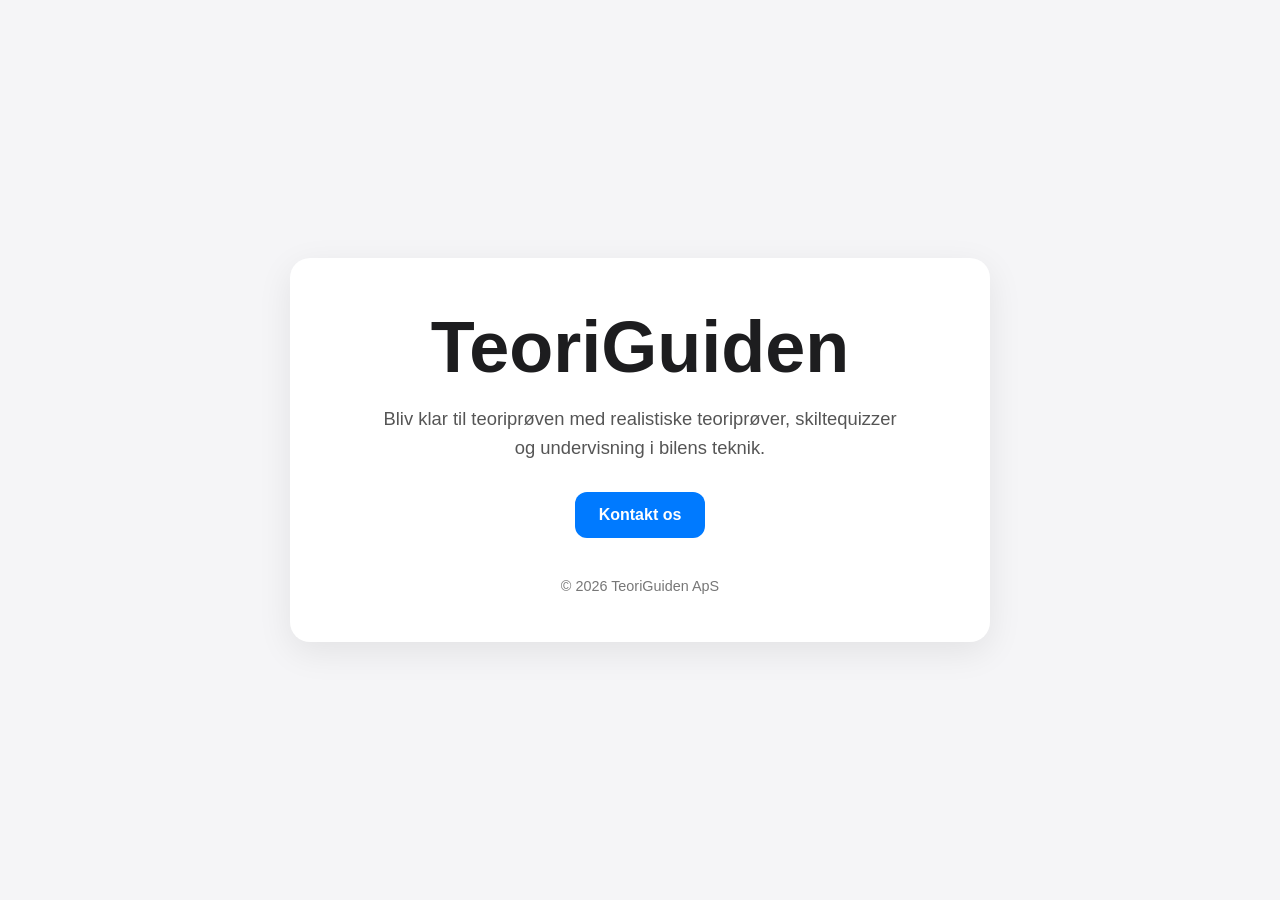
==== index.html @ 605d319f "Create index.html Opret jke,,sode" ====
<!DOCTYPE html>
<html lang="da">
<head>
    <meta charset="UTF-8">

    <meta
        name="viewport"
        content="width=device-width, initial-scale=1.0"
    >

    <meta
        name="description"
        content="TeoriGuiden hjælper dig med at blive klar til teoriprøven."
    >

    <title>TeoriGuiden</title>

    <style>
        * {
            box-sizing: border-box;
        }

        body {
            margin: 0;
            min-height: 100vh;
            display: flex;
            align-items: center;
            justify-content: center;
            padding: 24px;
            font-family: Arial, sans-serif;
            color: #1d1d1f;
            background: #f5f5f7;
        }

        main {
            width: 100%;
            max-width: 700px;
            padding: 48px 32px;
            text-align: center;
            background: white;
            border-radius: 20px;
            box-shadow: 0 10px 35px rgba(0, 0, 0, 0.08);
        }

        h1 {
            margin: 0 0 16px;
            font-size: clamp(2.5rem, 8vw, 4.5rem);
        }

        p {
            margin: 0 auto 30px;
            max-width: 520px;
            font-size: 1.15rem;
            line-height: 1.6;
            color: #555;
        }

        .button {
            display: inline-block;
            padding: 14px 24px;
            color: white;
            font-weight: bold;
            text-decoration: none;
            background: #007aff;
            border-radius: 12px;
        }

        .button:hover {
            background: #0062cc;
        }

        footer {
            margin-top: 40px;
            font-size: 0.9rem;
            color: #777;
        }
    </style>
</head>

<body>
    <main>
        <h1>TeoriGuiden</h1>

        <p>
            Bliv klar til teoriprøven med realistiske teoriprøver,
            skiltequizzer og undervisning i bilens teknik.
        </p>

        <a class="button" href="mailto:kontakt@teoriguiden.dk">
            Kontakt os
        </a>

        <footer>
            © 2026 TeoriGuiden ApS
        </footer>
    </main>
</body>
</html>
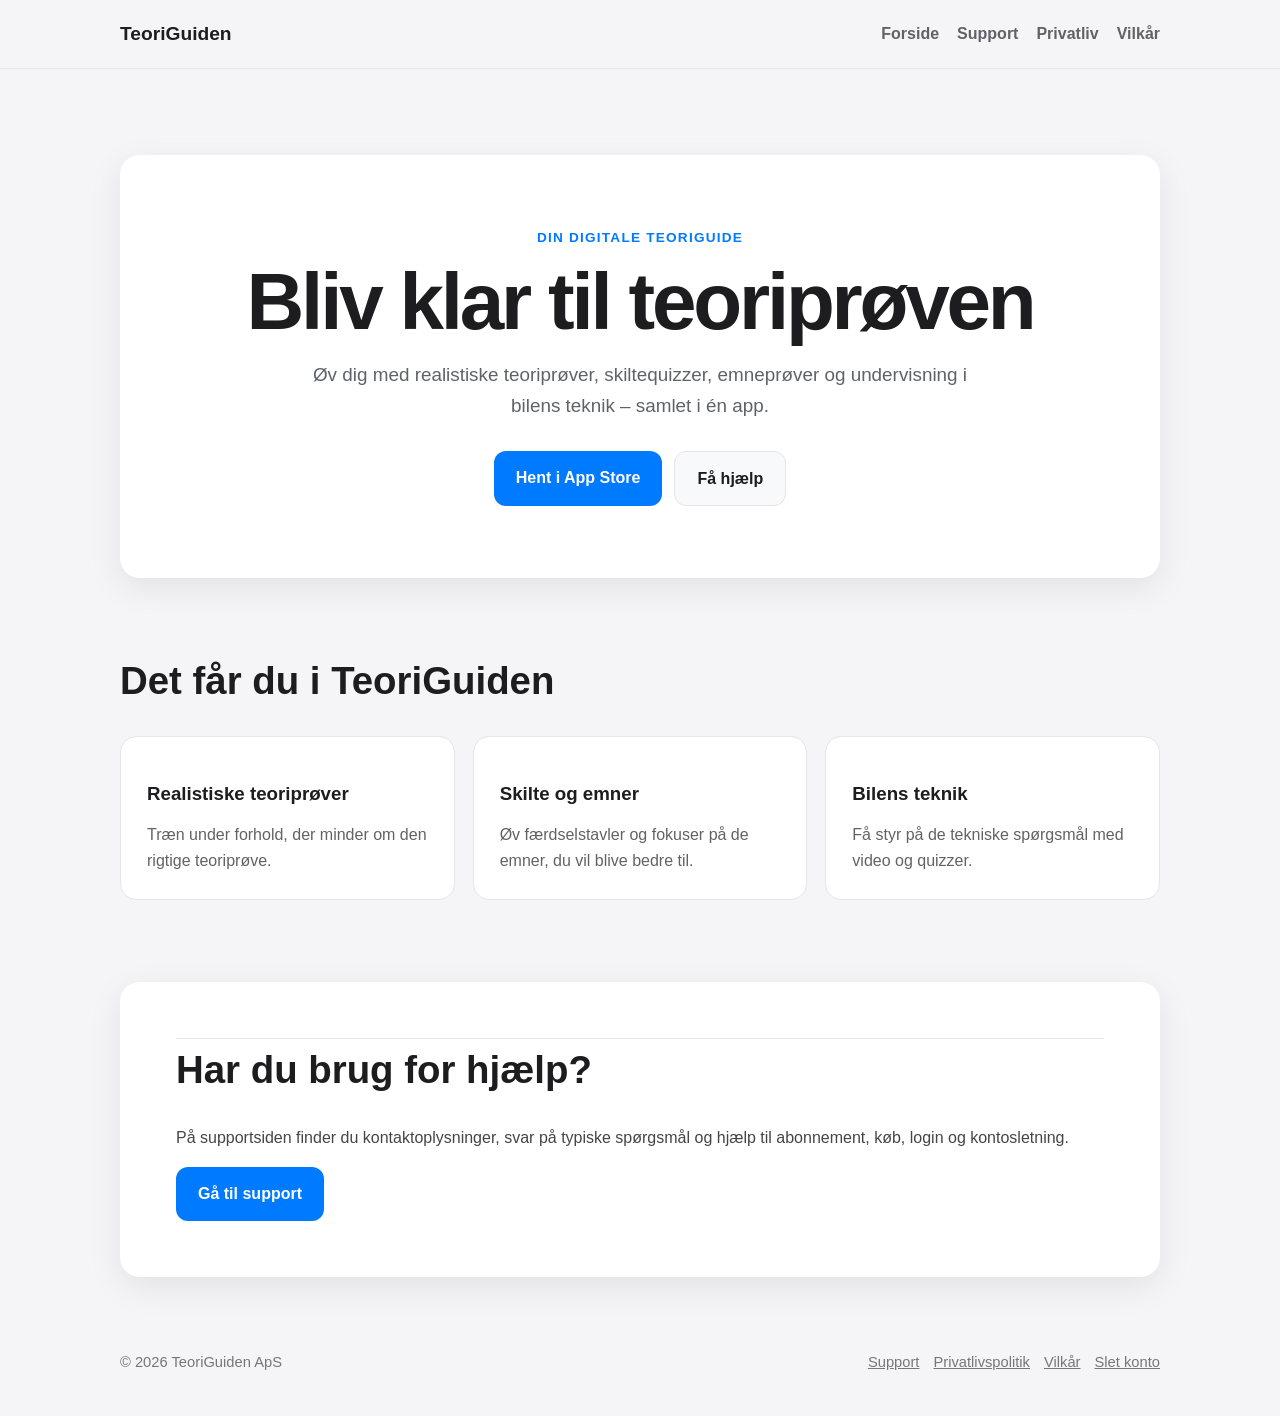
==== commit 6be2b91b: "Add files via upload" ====
--- a/index.html
+++ b/index.html
@@ -1,98 +1,83 @@
 <!DOCTYPE html>
 <html lang="da">
 <head>
-    <meta charset="UTF-8">
+  <meta charset="UTF-8">
+  <meta name="viewport" content="width=device-width, initial-scale=1.0">
+  <meta name="description" content="TeoriGuiden hjælper dig med at blive klar til teoriprøven med realistiske prøver, skiltequizzer og undervisning i bilens teknik.">
+  <title>TeoriGuiden – Bliv klar til teoriprøven</title>
+  <link rel="stylesheet" href="styles.css">
+</head>
+<body>
+  <header class="site-header">
+  <nav class="nav" aria-label="Hovednavigation">
+    <a class="brand" href="index.html">TeoriGuiden</a>
+    <div class="nav-links">
+      <a href="index.html">Forside</a>
+      <a href="support.html">Support</a>
+      <a href="privatlivspolitik.html">Privatliv</a>
+      <a href="vilkaar.html">Vilkår</a>
+    </div>
+  </nav>
+</header>
+  <main>
+    <section class="hero">
+      <div class="container">
+        <div class="hero-card">
+          <p class="eyebrow">Din digitale teoriguide</p>
+          <h1>Bliv klar til teoriprøven</h1>
+          <p class="lead">
+            Øv dig med realistiske teoriprøver, skiltequizzer, emneprøver og
+            undervisning i bilens teknik – samlet i én app.
+          </p>
+          <div class="actions">
+            <a class="button" href="[INDSÆT-APP-STORE-LINK]">Hent i App Store</a>
+            <a class="button secondary" href="support.html">Få hjælp</a>
+          </div>
+        </div>
+      </div>
+    </section>
 
-    <meta
-        name="viewport"
-        content="width=device-width, initial-scale=1.0"
-    >
+    <section class="section" aria-labelledby="features-heading">
+      <div class="container">
+        <h2 id="features-heading">Det får du i TeoriGuiden</h2>
+        <div class="grid">
+          <article class="feature">
+            <h3>Realistiske teoriprøver</h3>
+            <p>Træn under forhold, der minder om den rigtige teoriprøve.</p>
+          </article>
+          <article class="feature">
+            <h3>Skilte og emner</h3>
+            <p>Øv færdselstavler og fokuser på de emner, du vil blive bedre til.</p>
+          </article>
+          <article class="feature">
+            <h3>Bilens teknik</h3>
+            <p>Få styr på de tekniske spørgsmål med video og quizzer.</p>
+          </article>
+        </div>
+      </div>
+    </section>
 
-    <meta
-        name="description"
-        content="TeoriGuiden hjælper dig med at blive klar til teoriprøven."
-    >
-
-    <title>TeoriGuiden</title>
-
-    <style>
-        * {
-            box-sizing: border-box;
-        }
-
-        body {
-            margin: 0;
-            min-height: 100vh;
-            display: flex;
-            align-items: center;
-            justify-content: center;
-            padding: 24px;
-            font-family: Arial, sans-serif;
-            color: #1d1d1f;
-            background: #f5f5f7;
-        }
-
-        main {
-            width: 100%;
-            max-width: 700px;
-            padding: 48px 32px;
-            text-align: center;
-            background: white;
-            border-radius: 20px;
-            box-shadow: 0 10px 35px rgba(0, 0, 0, 0.08);
-        }
-
-        h1 {
-            margin: 0 0 16px;
-            font-size: clamp(2.5rem, 8vw, 4.5rem);
-        }
-
-        p {
-            margin: 0 auto 30px;
-            max-width: 520px;
-            font-size: 1.15rem;
-            line-height: 1.6;
-            color: #555;
-        }
-
-        .button {
-            display: inline-block;
-            padding: 14px 24px;
-            color: white;
-            font-weight: bold;
-            text-decoration: none;
-            background: #007aff;
-            border-radius: 12px;
-        }
-
-        .button:hover {
-            background: #0062cc;
-        }
-
-        footer {
-            margin-top: 40px;
-            font-size: 0.9rem;
-            color: #777;
-        }
-    </style>
-</head>
-
-<body>
-    <main>
-        <h1>TeoriGuiden</h1>
-
+    <section class="section">
+      <div class="container content-card">
+        <h2>Har du brug for hjælp?</h2>
         <p>
-            Bliv klar til teoriprøven med realistiske teoriprøver,
-            skiltequizzer og undervisning i bilens teknik.
+          På supportsiden finder du kontaktoplysninger, svar på typiske spørgsmål
+          og hjælp til abonnement, køb, login og kontosletning.
         </p>
-
-        <a class="button" href="mailto:kontakt@teoriguiden.dk">
-            Kontakt os
-        </a>
-
-        <footer>
-            © 2026 TeoriGuiden ApS
-        </footer>
-    </main>
+        <a class="button" href="support.html">Gå til support</a>
+      </div>
+    </section>
+  </main>
+  <footer class="site-footer">
+  <div class="container footer-inner">
+    <span>© 2026 TeoriGuiden ApS</span>
+    <div class="footer-links">
+      <a href="support.html">Support</a>
+      <a href="privatlivspolitik.html">Privatlivspolitik</a>
+      <a href="vilkaar.html">Vilkår</a>
+      <a href="slet-konto.html">Slet konto</a>
+    </div>
+  </div>
+</footer>
 </body>
 </html>
--- a/styles.css
+++ b/styles.css
@@ -0,0 +1,324 @@
+:root {
+  --background: #f5f5f7;
+  --surface: #ffffff;
+  --surface-soft: #f8f9fb;
+  --text: #1d1d1f;
+  --muted: #5f6368;
+  --primary: #007aff;
+  --primary-hover: #0062cc;
+  --border: #e5e5ea;
+  --warning-bg: #fff7e6;
+  --warning-border: #f2b84b;
+  --max-width: 1040px;
+  --radius: 20px;
+  --shadow: 0 10px 35px rgba(0, 0, 0, 0.08);
+}
+
+* {
+  box-sizing: border-box;
+}
+
+html {
+  scroll-behavior: smooth;
+}
+
+body {
+  margin: 0;
+  min-height: 100vh;
+  font-family: -apple-system, BlinkMacSystemFont, "Segoe UI", Arial, sans-serif;
+  color: var(--text);
+  background: var(--background);
+  line-height: 1.6;
+}
+
+a {
+  color: var(--primary);
+}
+
+a:hover {
+  color: var(--primary-hover);
+}
+
+.site-header {
+  position: sticky;
+  top: 0;
+  z-index: 10;
+  border-bottom: 1px solid rgba(229, 229, 234, 0.9);
+  background: rgba(245, 245, 247, 0.92);
+  backdrop-filter: blur(18px);
+}
+
+.nav {
+  width: min(calc(100% - 32px), var(--max-width));
+  margin: 0 auto;
+  min-height: 68px;
+  display: flex;
+  align-items: center;
+  justify-content: space-between;
+  gap: 24px;
+}
+
+.brand {
+  color: var(--text);
+  font-size: 1.2rem;
+  font-weight: 800;
+  text-decoration: none;
+}
+
+.nav-links {
+  display: flex;
+  align-items: center;
+  flex-wrap: wrap;
+  gap: 18px;
+}
+
+.nav-links a {
+  color: var(--muted);
+  font-weight: 600;
+  text-decoration: none;
+}
+
+.nav-links a:hover,
+.nav-links a[aria-current="page"] {
+  color: var(--primary);
+}
+
+.container {
+  width: min(calc(100% - 32px), var(--max-width));
+  margin: 0 auto;
+}
+
+.hero {
+  padding: 86px 0 52px;
+  text-align: center;
+}
+
+.hero-card,
+.content-card {
+  background: var(--surface);
+  border-radius: var(--radius);
+  box-shadow: var(--shadow);
+}
+
+.hero-card {
+  padding: 72px 32px;
+}
+
+.eyebrow {
+  margin: 0 0 12px;
+  color: var(--primary);
+  font-size: 0.85rem;
+  font-weight: 800;
+  letter-spacing: 0.09em;
+  text-transform: uppercase;
+}
+
+h1 {
+  margin: 0 0 18px;
+  font-size: clamp(2.6rem, 8vw, 5rem);
+  line-height: 1.02;
+  letter-spacing: -0.04em;
+}
+
+h2 {
+  margin-top: 0;
+  font-size: clamp(1.7rem, 4vw, 2.4rem);
+  line-height: 1.2;
+}
+
+h3 {
+  margin-bottom: 8px;
+  line-height: 1.3;
+}
+
+.lead {
+  max-width: 680px;
+  margin: 0 auto 30px;
+  color: var(--muted);
+  font-size: 1.18rem;
+}
+
+.actions {
+  display: flex;
+  justify-content: center;
+  flex-wrap: wrap;
+  gap: 12px;
+}
+
+.button {
+  display: inline-block;
+  padding: 14px 22px;
+  border: 0;
+  border-radius: 12px;
+  background: var(--primary);
+  color: #fff;
+  font-weight: 800;
+  text-decoration: none;
+}
+
+.button:hover {
+  background: var(--primary-hover);
+  color: #fff;
+}
+
+.button.secondary {
+  border: 1px solid var(--border);
+  background: var(--surface-soft);
+  color: var(--text);
+}
+
+.section {
+  padding: 28px 0 54px;
+}
+
+.grid {
+  display: grid;
+  grid-template-columns: repeat(3, minmax(0, 1fr));
+  gap: 18px;
+}
+
+.feature {
+  padding: 26px;
+  border: 1px solid var(--border);
+  border-radius: 16px;
+  background: var(--surface);
+}
+
+.feature p {
+  margin-bottom: 0;
+  color: var(--muted);
+}
+
+.page {
+  padding: 54px 0 72px;
+}
+
+.content-card {
+  padding: clamp(26px, 5vw, 56px);
+}
+
+.content-card > :first-child {
+  margin-top: 0;
+}
+
+.content-card p,
+.content-card li {
+  color: #42454a;
+}
+
+.content-card h2 {
+  margin-top: 42px;
+  padding-top: 8px;
+  border-top: 1px solid var(--border);
+}
+
+.content-card h3 {
+  margin-top: 28px;
+}
+
+.content-card ul,
+.content-card ol {
+  padding-left: 22px;
+}
+
+.notice {
+  margin: 24px 0;
+  padding: 18px 20px;
+  border-left: 4px solid var(--warning-border);
+  border-radius: 10px;
+  background: var(--warning-bg);
+}
+
+.placeholder {
+  padding: 0.08em 0.3em;
+  border-radius: 4px;
+  background: #fff0f0;
+  color: #a40000;
+  font-weight: 800;
+}
+
+.definition-list {
+  display: grid;
+  grid-template-columns: minmax(150px, 220px) 1fr;
+  gap: 10px 24px;
+}
+
+.definition-list dt {
+  font-weight: 800;
+}
+
+.definition-list dd {
+  margin: 0;
+  color: var(--muted);
+}
+
+.faq details {
+  padding: 18px 0;
+  border-bottom: 1px solid var(--border);
+}
+
+.faq summary {
+  cursor: pointer;
+  font-weight: 800;
+}
+
+.faq details p {
+  margin-bottom: 0;
+}
+
+.site-footer {
+  padding: 20px 0 42px;
+  color: #74777c;
+  font-size: 0.92rem;
+}
+
+.footer-inner {
+  display: flex;
+  justify-content: space-between;
+  flex-wrap: wrap;
+  gap: 14px 24px;
+}
+
+.footer-links {
+  display: flex;
+  flex-wrap: wrap;
+  gap: 14px;
+}
+
+.footer-links a {
+  color: inherit;
+}
+
+@media (max-width: 760px) {
+  .nav {
+    align-items: flex-start;
+    flex-direction: column;
+    padding: 15px 0;
+    gap: 10px;
+  }
+
+  .nav-links {
+    gap: 10px 16px;
+  }
+
+  .hero {
+    padding-top: 42px;
+  }
+
+  .hero-card {
+    padding: 52px 22px;
+  }
+
+  .grid {
+    grid-template-columns: 1fr;
+  }
+
+  .definition-list {
+    grid-template-columns: 1fr;
+    gap: 2px;
+  }
+
+  .definition-list dd {
+    margin-bottom: 14px;
+  }
+}
